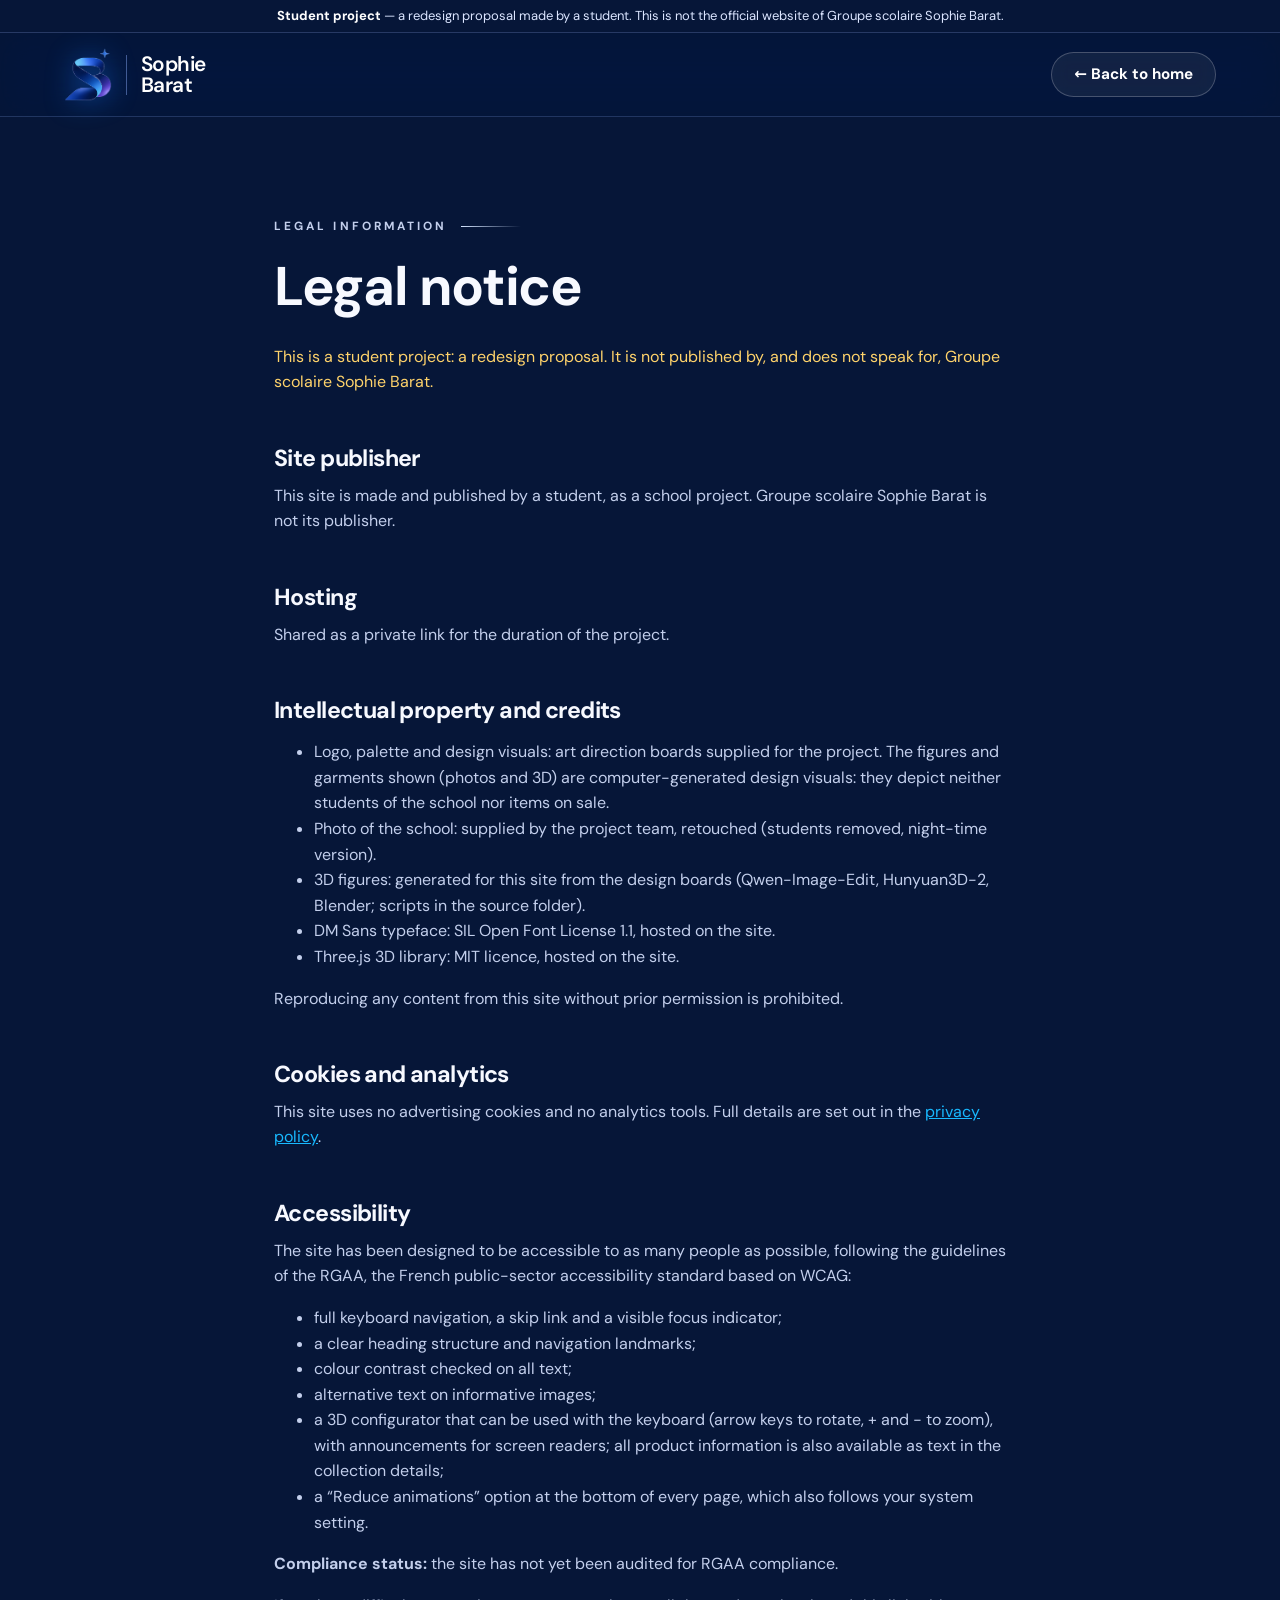
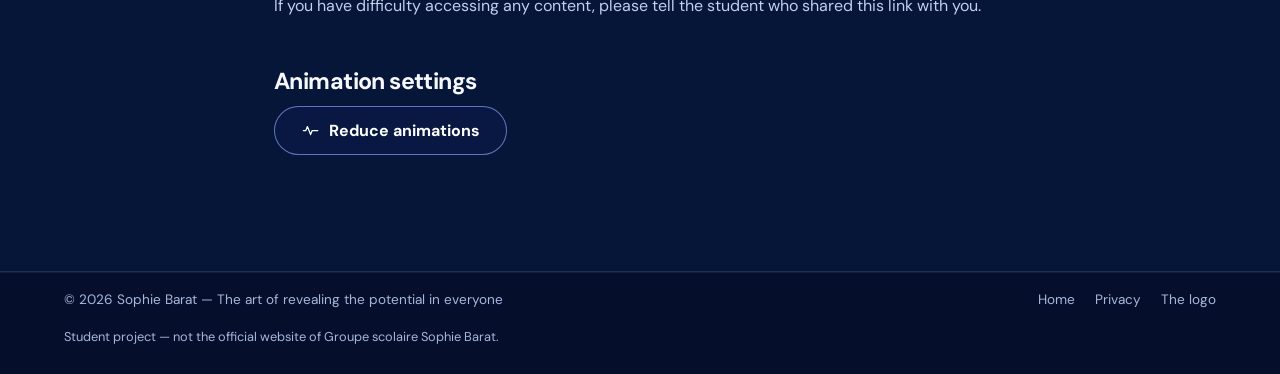
==== legal-notice.html @ a79fa577 "Student project: uniform redesign proposal with 3D configurator" ====
<!doctype html>
<html lang="en">
<head>
<meta charset="utf-8">
<meta name="viewport" content="width=device-width, initial-scale=1">
<title>Legal notice and accessibility — Sophie Barat (student project)</title>
<meta name="robots" content="noindex, nofollow, noarchive">
<meta name="theme-color" content="#061638">
<link rel="icon" href="favicon.ico" sizes="any">
<link rel="icon" href="favicon.png" type="image/png">
<link rel="stylesheet" href="assets/css/main.css">
<script src="assets/js/motion-pref.js"></script>
</head>
<body class="page-legal">
<a class="skip-link" href="#contenu">Skip to content</a>
<div class="student-banner" role="note"><p><strong>Student project</strong> — <span class="sb-full">a redesign proposal made by a student. This is not the official website of Groupe scolaire Sophie Barat.</span><span class="sb-short">not the official website of Groupe scolaire Sophie Barat.</span></p></div>
<header class="site-header">
  <div class="header-inner">
    <a class="brand" href="./" aria-label="Sophie Barat, back to home"><img class="brand-mark" src="assets/img/logo-sb.png" width="113" height="129" alt=""><span class="brand-sep" aria-hidden="true"></span><span class="brand-name">Sophie<br>Barat</span></a>
    <a class="btn btn-ghost btn-sm" href="./">← Back to home</a>
  </div>
</header>
<main id="contenu" tabindex="-1">
  <div class="wrap legal">
    <p class="eyebrow">Legal information</p>
    <h1>Legal notice</h1>
    <p class="placeholder">This is a student project: a redesign proposal. It is not published by, and does not speak for, Groupe scolaire Sophie Barat.</p>

    <h2>Site publisher</h2>
    <p>This site is made and published by a student, as a school project. Groupe scolaire Sophie Barat is not its publisher.</p>

    <h2>Hosting</h2>
    <p>Shared as a private link for the duration of the project.</p>

    <h2>Intellectual property and credits</h2>
    <ul>
      <li>Logo, palette and design visuals: art direction boards supplied for the project. The figures and garments shown (photos and 3D) are computer-generated design visuals: they depict neither students of the school nor items on sale.</li>
      <li>Photo of the school: supplied by the project team, retouched (students removed, night-time version).</li>
      <li>3D figures: generated for this site from the design boards (Qwen-Image-Edit, Hunyuan3D-2, Blender; scripts in the source folder).</li>
      <li>DM Sans typeface: SIL Open Font License 1.1, hosted on the site.</li>
      <li>Three.js 3D library: MIT licence, hosted on the site.</li>
    </ul>
    <p>Reproducing any content from this site without prior permission is prohibited.</p>

    <h2>Cookies and analytics</h2>
    <p>This site uses no advertising cookies and no analytics tools. Full details are set out in the <a href="privacy.html">privacy policy</a>.</p>

    <h2 id="accessibilite">Accessibility</h2>
    <p>The site has been designed to be accessible to as many people as possible, following the guidelines of the RGAA, the French public-sector accessibility standard based on WCAG:</p>
    <ul>
      <li>full keyboard navigation, a skip link and a visible focus indicator;</li>
      <li>a clear heading structure and navigation landmarks;</li>
      <li>colour contrast checked on all text;</li>
      <li>alternative text on informative images;</li>
      <li>a 3D configurator that can be used with the keyboard (arrow keys to rotate, + and − to zoom), with announcements for screen readers; all product information is also available as text in the collection details;</li>
      <li>a “Reduce animations” option at the bottom of every page, which also follows your system setting.</li>
    </ul>
    <p><strong>Compliance status:</strong> the site has not yet been audited for RGAA compliance. </p>
    <p>If you have difficulty accessing any content, please tell the student who shared this link with you.</p>

    <h2>Animation settings</h2>
    <p><button class="btn btn-outline" type="button" data-motion-toggle aria-pressed="false"><svg class="ico" aria-hidden="true" viewBox="0 0 24 24"><path d="M3 12h3l2-5 4 10 2-5h7" fill="none" stroke="currentColor" stroke-width="1.6" stroke-linecap="round" stroke-linejoin="round"/></svg> <span>Reduce animations</span></button></p>
  </div>
</main>
<footer class="site-footer">
  <div class="footer-bottom">
    <p>© <span data-year>2026</span> Sophie Barat — The art of revealing the potential in everyone</p>
    <nav aria-label="Legal information"><ul><li><a href="./">Home</a></li><li><a href="privacy.html">Privacy</a></li><li><a href="./#logo">The logo</a></li></ul></nav>
    <p class="footer-disclaimer">Student project — not the official website of Groupe scolaire Sophie Barat.</p>
  </div>
</footer>
<script type="module" src="assets/js/legal.js"></script>
</body>
</html>
---- assets/css/main.css ----
/* =============================================================================
   Sophie Barat — feuille de style principale
   Palette et typographie reprises de la direction artistique fournie.
   ========================================================================== */
@font-face {
  font-family: "DM Sans";
  src: url("../fonts/dm-sans-latin-wght-normal.woff2") format("woff2-variations");
  font-weight: 100 1000; font-style: normal; font-display: swap;
  unicode-range: U+0000-00FF, U+0131, U+0152-0153, U+02BB-02BC, U+02C6, U+02DA, U+02DC, U+0304, U+0308, U+0329, U+2000-206F, U+20AC, U+2122, U+2191, U+2193, U+2212, U+2215, U+FEFF, U+FFFD;
}
@font-face {
  font-family: "DM Sans";
  src: url("../fonts/dm-sans-latin-ext-wght-normal.woff2") format("woff2-variations");
  font-weight: 100 1000; font-style: normal; font-display: swap;
  unicode-range: U+0100-02BA, U+02BD-02C5, U+02C7-02CC, U+02CE-02D7, U+02DD-02FF, U+0304, U+0308, U+0329, U+1D00-1DBF, U+1E00-1E9F, U+1EF2-1EFF, U+2020, U+20A0-20AB, U+20AD-20C0, U+2113, U+2C60-2C7F, U+A720-A7FF;
}

:root {
  /* Palette (direction artistique) */
  --night: #061638;          /* bleu nuit — principal */
  --night-2: #0a2054;
  --night-3: #112b70;
  --electric: #087dff;       /* bleu électrique — accent */
  --electric-2: #2f6bff;
  --cyan: #18b9ff;
  --violet: #672dff;         /* violet — secondaire */
  --white: #f7f9ff;
  --grey: #eef1f8;           /* gris clair */
  --grey-2: #dde3f0;
  --muted: #c3cfec;
  --muted-dark: #4a5677;
  --line: rgba(140, 169, 255, .28);
  --glass: linear-gradient(145deg, rgba(16, 42, 106, .72), rgba(18, 26, 84, .62));
  --grad: linear-gradient(100deg, #13b9ff 0%, #1f5cf0 55%, #4a2ee0 100%);
  --grad-text: linear-gradient(120deg, #7fd3ff, #4f8dff 50%, #9a6bff);
  --radius: 22px;
  --radius-sm: 14px;
  --shadow: 0 22px 60px rgba(2, 9, 38, .5);
  --ease: cubic-bezier(.2, .7, .2, 1);
  --t: .45s;
  --gutter: clamp(16px, 5vw, 84px);
  --header-h: 84px;
  --banner-h: 33px;          /* hauteur du bandeau « Student project » (valeur réelle posée par motion-pref.js) */
  --font: "DM Sans", system-ui, -apple-system, "Segoe UI", Roboto, Arial, sans-serif;
  color-scheme: dark;
}

/* ------------------------------------------------------------------ base */
*, *::before, *::after { box-sizing: border-box; }
html { scroll-behavior: smooth; scroll-padding-top: calc(var(--banner-h) + var(--header-h) + 12px); -webkit-text-size-adjust: 100%; }
body { margin: 0; font-family: var(--font); font-size: 16px; line-height: 1.6; color: var(--white); background: var(--night); overflow-x: hidden; -webkit-font-smoothing: antialiased; }
img { max-width: 100%; height: auto; display: block; }
a { color: inherit; }
button, input, select, textarea { font: inherit; color: inherit; }
button { cursor: pointer; }
h1, h2, h3 { line-height: 1.08; letter-spacing: -.025em; margin: 0 0 .5em; font-weight: 700; }
p { margin: 0 0 1em; }
.ico { width: 1.2em; height: 1.2em; flex-shrink: 0; vertical-align: -.22em; }
.ico-lg { width: 34px; height: 34px; color: var(--cyan); }
.sprite { position: absolute; width: 0; height: 0; overflow: hidden; }
.sr-only { position: absolute !important; width: 1px; height: 1px; padding: 0; margin: -1px; overflow: hidden; clip: rect(0 0 0 0); white-space: nowrap; border: 0; }
.skip-link { position: fixed; left: 16px; top: -60px; z-index: 100; background: var(--white); color: var(--night); padding: 10px 18px; border-radius: 10px; font-weight: 700; transition: top .2s; }
.skip-link:focus { top: 12px; }
:focus-visible { outline: 3px solid var(--cyan); outline-offset: 3px; border-radius: 6px; }
main:focus { outline: none; }
.wrap { max-width: 1400px; margin: 0 auto; padding: 0 var(--gutter); }
.small { font-size: .85rem; }

/* ------------------------------------------------------------------ boutons */
.btn { display: inline-flex; align-items: center; justify-content: center; gap: .55em; border: 0; border-radius: 999px; padding: 14px 26px; font-weight: 700; text-decoration: none; line-height: 1.2; transition: transform .25s var(--ease), box-shadow .25s var(--ease), filter .25s, background .25s; position: relative; isolation: isolate; }
.btn:active { transform: translateY(0) scale(.98); }
.btn-primary { background: var(--grad); color: #fff; box-shadow: 0 12px 32px rgba(0, 110, 255, .35), inset 0 1px 0 rgba(255, 255, 255, .25); }
.btn-primary:hover { filter: brightness(1.12); transform: translateY(-2px); box-shadow: 0 16px 40px rgba(0, 110, 255, .5), inset 0 1px 0 rgba(255, 255, 255, .25); }
.btn-primary .ico { transition: transform .25s var(--ease); }
.btn-primary:hover .ico, .btn-link:hover .ico, .feature:hover .f-arrow .ico { transform: translateX(3px); }
.btn-ghost { background: rgba(255, 255, 255, .06); border: 1px solid rgba(255, 255, 255, .22); color: #fff; backdrop-filter: blur(10px); }
.btn-ghost:hover { background: rgba(255, 255, 255, .14); transform: translateY(-2px); }
.btn-outline { background: rgba(11, 29, 76, .55); border: 1px solid rgba(140, 170, 255, .65); color: #fff; }
.btn-outline:hover { background: #1c3a85; border-color: #a8c0ff; transform: translateY(-1px); }
.btn-sm { padding: 12px 22px; font-size: .95rem; }
.btn-lg { padding: 17px 30px; font-size: 1.02rem; }
.btn-block { width: 100%; }
.btn-link { background: none; border: 0; padding: 4px 0; color: var(--cyan); font-weight: 700; display: inline-flex; gap: .4em; align-items: center; text-decoration: none; }
.btn-link .ico { transition: transform .25s var(--ease); }
.btn-link:hover { color: #fff; }
.icon-btn { display: inline-grid; place-items: center; width: 44px; height: 44px; border-radius: 50%; border: 0; background: transparent; color: #fff; transition: background .2s, transform .2s; }
.icon-btn .ico { width: 24px; height: 24px; }
.icon-btn:hover { background: rgba(255, 255, 255, .1); }
.glass { background: var(--glass); border: 1px solid rgba(141, 170, 255, .38); border-radius: var(--radius); box-shadow: var(--shadow); backdrop-filter: blur(16px); -webkit-backdrop-filter: blur(16px); }
.tag { display: inline-block; font-size: .72rem; font-weight: 700; letter-spacing: .08em; text-transform: uppercase; padding: 4px 10px; border-radius: 999px; background: rgba(24, 185, 255, .14); color: #8fd8ff; border: 1px solid rgba(24, 185, 255, .3); }

/* ------------------------------------------------------------------ bandeau « projet d'élève » (toujours affiché, non masquable) */
.student-banner { position: sticky; top: 0; z-index: 45; background: var(--night); color: #dbe5ff; border-bottom: 1px solid rgba(157, 183, 255, .22); padding: 7px 16px; text-align: center; font-size: .8125rem; line-height: 18px; }
.student-banner p { margin: 0 auto; max-width: 1100px; text-wrap: balance; overflow-wrap: anywhere; }
.student-banner strong { color: #fff; font-weight: 700; }
.student-banner .sb-short { display: none; }
@media (max-width: 560px) { .student-banner .sb-full { display: none; } .student-banner .sb-short { display: inline; } }
.footer-disclaimer { flex-basis: 100%; margin: 0; font-size: .8rem; color: #a8b6dc; }

/* ------------------------------------------------------------------ en-tête */
.site-header { position: sticky; top: var(--banner-h); z-index: 40; height: var(--header-h); background: rgba(6, 22, 56, .66); backdrop-filter: blur(18px) saturate(140%); -webkit-backdrop-filter: blur(18px) saturate(140%); border-bottom: 1px solid rgba(157, 183, 255, .2); transition: background .3s, box-shadow .3s; }
.site-header.is-scrolled { background: rgba(6, 22, 56, .9); box-shadow: 0 10px 30px rgba(0, 0, 0, .25); }
.header-inner { height: 100%; max-width: 1600px; margin: 0 auto; padding: 0 var(--gutter); display: flex; align-items: center; justify-content: space-between; gap: 20px; }
.brand { display: flex; align-items: center; gap: 14px; text-decoration: none; color: #fff; flex-shrink: 0; }
.brand-mark { width: 48px; height: auto; filter: drop-shadow(0 0 14px rgba(20, 123, 255, .45)); transition: transform .5s var(--ease); }
.brand:hover .brand-mark { transform: rotate(-6deg) scale(1.05); }
.brand-sep { width: 1px; height: 40px; background: rgba(145, 177, 255, .45); }
.brand-name { font-size: 1.3rem; line-height: .98; font-weight: 600; letter-spacing: -.03em; }
.nav-list { list-style: none; margin: 0; padding: 0; display: flex; align-items: center; gap: clamp(8px, 2.6vw, 44px); }
.nav-list > li { position: relative; }
.nav-link { white-space: nowrap; display: inline-flex; align-items: center; gap: 4px; background: none; border: 0; padding: 10px 4px; color: #e8eeff; text-decoration: none; font-weight: 600; font-size: .95rem; opacity: .9; position: relative; }
.nav-link::after { content: ""; position: absolute; left: 4px; right: 4px; bottom: -1px; height: 2px; border-radius: 2px; background: linear-gradient(90deg, var(--cyan), var(--violet)); box-shadow: 0 0 12px var(--cyan); transform: scaleX(0); transform-origin: left; transition: transform .35s var(--ease); }
.nav-link:hover, .nav-link.is-active, .nav-link[aria-expanded="true"] { opacity: 1; color: #fff; }
.nav-link:hover::after, .nav-link.is-active::after { transform: scaleX(1); }
.ico-chev { width: 16px; height: 16px; transition: transform .25s; }
.nav-link[aria-expanded="true"] .ico-chev { transform: rotate(180deg); }
.sub { list-style: none; margin: 0; padding: 8px; position: absolute; top: calc(100% + 10px); left: -12px; min-width: 230px; background: rgba(10, 28, 72, .96); border: 1px solid var(--line); border-radius: 16px; box-shadow: var(--shadow); opacity: 0; visibility: hidden; transform: translateY(-6px); transition: opacity .22s, transform .22s var(--ease), visibility .22s; }
.has-sub.is-open .sub { opacity: 1; visibility: visible; transform: none; }
.sub a { display: block; padding: 10px 14px; border-radius: 10px; text-decoration: none; color: #dfe8ff; font-size: .95rem; }
.sub a:hover, .sub a:focus-visible { background: rgba(47, 107, 255, .25); color: #fff; }
.header-actions { display: flex; align-items: center; gap: 10px; }
.menu-btn { display: none; }

/* ------------------------------------------------------------------ héros */
.hero { position: relative; isolation: isolate; overflow: hidden; overflow: clip; background: radial-gradient(ellipse 70% 60% at 55% 38%, #2446a9 0%, #142f78 32%, #0a1d4e 60%, var(--night) 82%); padding-bottom: 34px; }
.hero-bg { position: absolute; inset: 0; z-index: -1; pointer-events: none; overflow: hidden; overflow: clip; }
.glow { position: absolute; border-radius: 50%; filter: blur(70px); opacity: .55; }
.glow-a { width: 46vw; height: 46vw; right: -12vw; top: -14vw; background: radial-gradient(circle, #2d6dff, transparent 65%); }
.glow-b { width: 38vw; height: 38vw; left: -14vw; bottom: -10vw; background: radial-gradient(circle, #5a2cf0, transparent 62%); opacity: .35; }
.glow-c { width: 30vw; height: 20vw; left: 34%; top: 58%; background: radial-gradient(circle, #3a7bff, transparent 60%); opacity: .4; }
.ribbons { position: absolute; right: 0; top: 0; height: 100%; width: min(48vw, 640px); opacity: .9; }
.ribbons .rib { stroke-dasharray: 1400; stroke-dashoffset: 1400; animation: draw 2.6s var(--ease) .3s forwards; }
.ribbons .r2 { animation-delay: .6s; }
.ribbons .r3 { animation-delay: .9s; }
@keyframes draw { to { stroke-dashoffset: 0; } }
.hero-photo { position: absolute; left: 0; right: 0; bottom: 0; height: 64%; background: url("../img/lycee-soir.webp") 26% 100% / cover no-repeat; opacity: .92;
  -webkit-mask-image: linear-gradient(to top, #000 35%, rgba(0,0,0,.65) 62%, transparent 100%); mask-image: linear-gradient(to top, #000 35%, rgba(0,0,0,.65) 62%, transparent 100%); }
.hero-photo::after { content: ""; position: absolute; inset: 0; background: radial-gradient(ellipse 34% 70% at 52% 80%, rgba(18, 40, 120, .82), transparent 70%), linear-gradient(90deg, rgba(6, 22, 56, .25), rgba(6, 22, 56, .1) 35%, rgba(6, 22, 56, .55) 70%, rgba(6, 22, 56, .85)); }
@media (max-width: 760px) { .hero-photo { background-image: url("../img/lycee-soir-sm.webp"); height: 40%; top: 0; bottom: auto; -webkit-mask-image: linear-gradient(to bottom, #000 30%, transparent 100%); mask-image: linear-gradient(to bottom, #000 30%, transparent 100%); opacity: .5; } }
.horizon { position: absolute; left: 0; right: 0; bottom: 0; height: 22%; background: linear-gradient(180deg, transparent, rgba(6, 22, 56, .7) 70%, var(--night)); }
.hero-grid { max-width: 1600px; margin: 0 auto; padding: clamp(28px, 5vh, 64px) var(--gutter) 24px; display: grid; grid-template-columns: minmax(340px, 1fr) minmax(420px, 1.25fr) minmax(280px, .72fr); gap: 24px; align-items: center; min-height: min(760px, calc(100svh - var(--banner-h) - var(--header-h) - 150px)); }
.eyebrow { font-size: .74rem; letter-spacing: .26em; text-transform: uppercase; color: #d3e4ff; font-weight: 700; margin-bottom: 22px; display: flex; align-items: center; gap: 14px; }
.eyebrow::after { content: ""; width: 60px; height: 1px; background: linear-gradient(90deg, #d3e4ff, transparent); }
.eyebrow-dark { color: var(--electric-2); }
.eyebrow-dark::after { background: linear-gradient(90deg, var(--electric-2), transparent); }
.hero h1 { font-size: clamp(2.6rem, 4.3vw, 4.9rem); line-height: .98; letter-spacing: -.045em; margin-bottom: 22px; }
.hero h1 span { display: block; }
.hero h1 span:last-child { background: linear-gradient(100deg, #fff 30%, #b7cbff 70%, #c6a8ff); -webkit-background-clip: text; background-clip: text; color: transparent; }
.hero-slogan { font-size: clamp(1.1rem, 1.6vw, 1.45rem); color: #e0e9ff; margin-bottom: 36px; }
.hero-ctas { display: flex; flex-wrap: wrap; gap: 12px; }

/* ------------------------------------------------------------------ visionneuse 3D */
.viewer { position: relative; height: clamp(460px, 68vh, 640px); min-width: 0; }
.stage { position: absolute; inset: 0; }
#stage-canvas { width: 100%; height: 100%; display: block; touch-action: pan-y; outline: none; border-radius: 24px; cursor: grab; }
#stage-canvas:active { cursor: grabbing; }
#stage-canvas:focus-visible { box-shadow: 0 0 0 3px var(--cyan); }
.viewer[data-state="ready"] .podium { opacity: 0; }
.podium { transition: opacity .8s; position: absolute; left: 50%; bottom: 3%; width: 86%; height: 70px; transform: translateX(-50%); pointer-events: none; z-index: 0; }
.podium-ring { position: absolute; inset: 0; border-radius: 50%; border: 2px solid #4a7dff; box-shadow: 0 0 18px #3684ff, 0 0 60px rgba(36, 94, 255, .55), inset 0 0 30px rgba(54, 132, 255, .35); background: radial-gradient(ellipse at center, rgba(70, 120, 255, .28), transparent 70%); }
.podium-ring.r2 { inset: 16px 12%; border-color: rgba(160, 120, 255, .55); box-shadow: 0 0 12px rgba(130, 90, 255, .5); background: none; }
.orbit-arrow { position: absolute; top: 18px; width: 22px; height: 22px; border-left: 2px solid #e3edff; border-bottom: 2px solid #e3edff; filter: drop-shadow(0 0 5px #fff); }
.orbit-arrow.l { left: -6px; transform: rotate(35deg); }
.orbit-arrow.r { right: -6px; transform: rotate(-125deg) scaleY(-1); }
#stage-canvas { position: relative; z-index: 1; }
.viewer-top { position: absolute; top: 0; left: 50%; transform: translateX(-50%); z-index: 5; }
.seg { display: inline-flex; padding: 4px; border-radius: 999px; background: rgba(6, 22, 56, .72); border: 1px solid rgba(113, 153, 255, .45); backdrop-filter: blur(12px); }
.seg button { border: 0; background: transparent; color: #d9e6ff; border-radius: 999px; padding: 9px 24px; font-size: .9rem; font-weight: 600; transition: background .3s, color .3s; min-width: 92px; }
.seg button[aria-checked="true"] { background: var(--grad); color: #fff; box-shadow: 0 6px 18px rgba(0, 110, 255, .35); }
.seg button:not([aria-checked="true"]):hover { background: rgba(255, 255, 255, .08); }
.badge-360 { position: absolute; z-index: 5; top: 22px; right: 4%; width: 62px; height: 62px; border-radius: 50%; display: grid; place-items: center; border: 1px solid rgba(160, 180, 255, .7); background: rgba(11, 27, 73, .66); color: #fff; font-weight: 800; font-size: .95rem; backdrop-filter: blur(8px); transition: transform .3s var(--ease), background .3s; }
.badge-360 .ico { position: absolute; inset: -9px; width: calc(100% + 18px); height: calc(100% + 18px); color: #b9aaff; animation: spin 9s linear infinite; }
.badge-360[aria-pressed="false"] .ico { animation-play-state: paused; opacity: .5; }
.badge-360:hover { transform: scale(1.06); background: rgba(30, 60, 150, .8); }
@keyframes spin { to { transform: rotate(360deg); } }
.nav-arrow { position: absolute; z-index: 5; top: 50%; transform: translateY(-50%); width: 48px; height: 48px; border-radius: 50%; display: grid; place-items: center; border: 1px solid rgba(170, 190, 255, .65); background: rgba(8, 22, 60, .7); color: #fff; backdrop-filter: blur(8px); transition: background .25s, transform .25s var(--ease), border-color .25s; }
.nav-arrow:hover { background: #1c3a85; border-color: #fff; }
.nav-arrow:active { transform: translateY(-50%) scale(.92); }
.nav-arrow.prev { left: 2%; }
.nav-arrow.next { right: 2%; }
.viewer-hint { position: absolute; left: 50%; bottom: -4px; transform: translateX(-50%); margin: 0; font-size: .78rem; color: rgba(220, 230, 255, .7); white-space: nowrap; z-index: 4; transition: opacity .6s; }
.viewer.has-interacted .viewer-hint { opacity: 0; }
.loader { position: absolute; inset: 0; display: grid; place-content: center; justify-items: center; gap: 14px; z-index: 3; text-align: center; color: #cfdcff; font-size: .9rem; transition: opacity .5s; }
.viewer[data-state="ready"] .loader { opacity: 0; pointer-events: none; }
.loader-ring { width: 54px; height: 54px; border-radius: 50%; border: 3px solid rgba(255, 255, 255, .15); border-top-color: var(--cyan); animation: spin 1s linear infinite; }
.viewer[data-state="error"] .loader-ring { animation: none; border-color: #ff8a8a; }
.viewer-fallback { position: absolute; inset: 40% 10% auto; text-align: center; }
.viewer-tools, .views, .close-3d { display: none; }
.close-3d { position: absolute; z-index: 7; top: 18px; left: 18px; align-items: center; gap: 8px; padding: 10px 16px 10px 12px; border-radius: 999px; border: 1px solid rgba(160, 185, 255, .5); background: rgba(8, 22, 60, .78); color: #fff; font-weight: 700; backdrop-filter: blur(8px); transition: background .2s; }
.close-3d:hover { background: #1c3a85; }
.viewer-tools { position: absolute; z-index: 6; left: 18px; top: 50%; transform: translateY(-50%); flex-direction: column; gap: 8px; }
.tool { width: 46px; height: 46px; border-radius: 14px; border: 1px solid rgba(160, 185, 255, .45); background: rgba(8, 22, 60, .72); color: #fff; display: grid; place-items: center; backdrop-filter: blur(8px); transition: background .2s, transform .2s; }
.tool:hover { background: #1c3a85; }
.tool[aria-pressed="true"] { background: var(--grad); border-color: transparent; }
.views { position: absolute; z-index: 6; left: 50%; bottom: 22px; transform: translateX(-50%); gap: 4px; padding: 4px; border-radius: 999px; background: rgba(6, 22, 56, .75); border: 1px solid rgba(113, 153, 255, .4); backdrop-filter: blur(10px); }
.views button { border: 0; background: none; color: #dbe6ff; padding: 8px 16px; border-radius: 999px; font-weight: 600; font-size: .85rem; }
.views button:hover, .views button.is-active { background: rgba(47, 107, 255, .45); color: #fff; }

/* ------------------------------------------------------------------ fiche produit (carte) */
.product-card { padding: 26px; align-self: center; position: relative; z-index: 4; }
.pc-kicker { font-size: .72rem; letter-spacing: .16em; text-transform: uppercase; color: #8fd8ff; font-weight: 700; margin-bottom: 8px; }
.product-card h2 { font-size: 1.55rem; margin-bottom: 12px; }
.pc-desc { color: #d1dcf7; font-size: .95rem; line-height: 1.6; margin-bottom: 18px; }
.pc-specs { list-style: none; margin: 0 0 18px; padding: 16px 0 0; border-top: 1px solid rgba(167, 191, 255, .25); display: grid; gap: 12px; }
.pc-specs li { display: flex; gap: 14px; align-items: center; font-size: .95rem; color: #eef3ff; }
.pc-specs .ico { width: 24px; height: 24px; color: #d8e8ff; }
.pc-label { font-size: .85rem; color: #c9d6f5; margin: 0 0 10px; display: block; }
.pc-label b { color: #fff; font-weight: 700; }
.swatches { display: flex; gap: 12px; margin-bottom: 20px; }
.swatch { width: 34px; height: 34px; border-radius: 50%; border: 2px solid rgba(255, 255, 255, .7); padding: 0; background: var(--c); box-shadow: 0 0 0 0 transparent; transition: transform .2s var(--ease), box-shadow .2s; position: relative; }
.swatch:hover { transform: scale(1.1); }
.swatch[aria-checked="true"] { box-shadow: 0 0 0 3px var(--night), 0 0 0 5px #8bb7ff; }
.swatch[aria-checked="true"]::after { content: ""; position: absolute; inset: 9px; border-radius: 50%; background: rgba(255, 255, 255, .85); transform: scale(.45); }
.swatch[data-color="blanc"][aria-checked="true"]::after { background: var(--night); }
.pc-actions { display: grid; gap: 12px; justify-items: center; }
.pc-pickers { display: none; }
.pk-group { margin-bottom: 14px; }
.pk-list { display: flex; flex-wrap: wrap; gap: 8px; }
.pk { border: 1px solid rgba(160, 185, 255, .45); background: rgba(8, 22, 60, .5); color: #e3ebff; border-radius: 999px; padding: 8px 14px; font-size: .86rem; font-weight: 600; transition: background .2s, border-color .2s; }
.pk:hover { border-color: #fff; }
.pk[aria-checked="true"] { background: var(--grad); border-color: transparent; color: #fff; }
.product-card .is-swapping { animation: swap .5s var(--ease); }
@keyframes swap { from { opacity: 0; transform: translateY(8px); } to { opacity: 1; transform: none; } }

/* ------------------------------------------------------------------ mode configurateur plein écran */
body.config-open { overflow: hidden; }
body.config-open .hero { z-index: 100; }
body.config-open .student-banner { z-index: 110; }   /* le bandeau reste visible au-dessus du configurateur */
body.config-open .viewer { position: fixed; inset: var(--banner-h) 0 0 0; z-index: 60; height: auto; background: radial-gradient(ellipse 60% 70% at 42% 45%, #1f3f9c 0%, #10296b 40%, #071638 85%); }
body.config-open .viewer::before { content: ""; position: absolute; inset: 0; background: radial-gradient(circle at 80% 10%, rgba(103, 45, 255, .35), transparent 40%); pointer-events: none; }
body.config-open .stage { right: min(400px, 34vw); }
body.config-open .viewer-top { left: calc((100% - min(400px, 34vw)) / 2); top: 18px; }
body.config-open .viewer-tools, body.config-open .close-3d { display: flex; }
body.config-open .views { display: flex; left: calc((100% - min(400px, 34vw)) / 2); }
body.config-open .badge-360 { right: calc(min(400px, 34vw) + 24px); top: 18px; }
body.config-open .nav-arrow.next { right: calc(min(400px, 34vw) + 16px); }
body.config-open .nav-arrow.prev { left: 84px; }
body.config-open .viewer-hint { display: none; }
body.config-open .product-card { position: fixed; z-index: 61; top: var(--banner-h); right: 0; bottom: 0; width: min(400px, 34vw); border-radius: 0; overflow-y: auto; align-self: auto; padding: 30px 26px; background: rgba(9, 24, 66, .94); border-width: 0 0 0 1px; }
body.config-open .pc-pickers { display: block; padding-bottom: 6px; margin-bottom: 18px; border-bottom: 1px solid rgba(167, 191, 255, .2); }
body.config-open #explore-3d { display: none; }
body.config-open .site-header { visibility: hidden; }

/* ------------------------------------------------------------------ cartes « features » */
.features { max-width: 1480px; margin: 8px auto 0; padding: 0 var(--gutter); display: grid; grid-template-columns: repeat(3, 1fr); gap: 24px; position: relative; z-index: 2; }
.feature { display: flex; align-items: center; gap: 18px; padding: 12px 18px 12px 12px; text-decoration: none; color: inherit; min-height: 116px; background: linear-gradient(110deg, rgba(18, 43, 104, .85), rgba(37, 45, 129, .75)); transition: transform .35s var(--ease), border-color .35s, box-shadow .35s; }
.feature img { width: 120px; height: 92px; object-fit: cover; border-radius: 14px; flex-shrink: 0; }
.feature .f-body { display: grid; gap: 4px; }
.feature strong { font-size: 1rem; }
.feature .f-body span { font-size: .85rem; color: #d2def8; line-height: 1.45; }
.f-arrow { margin-left: auto; width: 38px; height: 38px; border-radius: 50%; border: 1px solid rgba(155, 183, 255, .6); display: grid; place-items: center; flex-shrink: 0; transition: background .3s; }
.feature:hover { transform: translateY(-4px); border-color: rgba(190, 210, 255, .7); box-shadow: 0 26px 60px rgba(0, 20, 90, .6); }
.feature:hover .f-arrow { background: var(--grad); border-color: transparent; }
.f-arrow .ico { transition: transform .25s var(--ease); }

/* ------------------------------------------------------------------ sections */
.section { padding: clamp(72px, 10vw, 130px) 0; position: relative; }
.section-head { max-width: 780px; margin-bottom: 48px; }
.section h2 { font-size: clamp(2rem, 4vw, 3.4rem); letter-spacing: -.04em; }
.lead { font-size: clamp(1.02rem, 1.4vw, 1.18rem); color: var(--muted); max-width: 720px; }
.section-light { background: linear-gradient(180deg, #f3f5fb, #e8ecf6); color: var(--night); color-scheme: light; }
.section-light .lead { color: var(--muted-dark); }
.section-light .tag { background: rgba(8, 125, 255, .1); color: #0a52c7; border-color: rgba(8, 125, 255, .25); }
.section-deep { background: radial-gradient(ellipse at 20% 0%, #182f86 0%, #0a1d4e 45%, #061638 80%); }
.draft { position: relative; color: inherit; opacity: .92; }
[data-draft]::before { content: "To be confirmed"; display: inline-block; margin-right: 8px; font-size: .66rem; font-weight: 800; letter-spacing: .08em; text-transform: uppercase; padding: 2px 8px; border-radius: 999px; background: rgba(255, 196, 61, .16); color: #ffd36b; border: 1px solid rgba(255, 196, 61, .4); vertical-align: 2px; }
.section-light [data-draft]::before { background: #fff1c7; color: #7a5200; border-color: #f0c55a; }
html.hide-drafts [data-draft]::before { display: none; }
.note { display: flex; gap: 10px; align-items: flex-start; margin-top: 30px; font-size: .9rem; color: var(--muted-dark); }

/* collection */
.lookbook { display: grid; grid-template-columns: 1.15fr 1fr; gap: 22px; margin-bottom: 56px; }
.lookbook figure { margin: 0; }
.lookbook-main { position: relative; border-radius: var(--radius); overflow: hidden; box-shadow: 0 30px 70px rgba(10, 29, 74, .25); background: #dfe2f1; }
.lookbook-main img { width: 100%; height: 100%; object-fit: cover; transition: transform 1.2s var(--ease); }
.lookbook-main:hover img { transform: scale(1.03); }
.lookbook-main figcaption { position: absolute; left: 14px; bottom: 14px; right: 14px; display: flex; gap: 10px; align-items: center; flex-wrap: wrap; font-size: .8rem; color: #1b2650; background: rgba(255, 255, 255, .78); padding: 8px 12px; border-radius: 12px; backdrop-filter: blur(8px); width: fit-content; }
.lookbook-details { display: grid; grid-template-columns: 1fr 1fr; gap: 16px; }
.lookbook-details figure { border-radius: 18px; overflow: hidden; position: relative; background: #0b1a40; }
.lookbook-details img { width: 100%; height: 100%; object-fit: cover; aspect-ratio: 4 / 4.4; transition: transform .8s var(--ease); }
.lookbook-details figure:hover img { transform: scale(1.06); }
.lookbook-details figcaption { position: absolute; left: 10px; bottom: 10px; font-size: .78rem; font-weight: 700; color: #fff; background: rgba(6, 22, 56, .7); padding: 5px 10px; border-radius: 999px; backdrop-filter: blur(6px); }
.cat-filter { display: flex; flex-wrap: wrap; gap: 10px; margin-bottom: 26px; }
.chip { border: 1px solid #c3cbe2; background: #fff; color: var(--night); padding: 10px 18px; border-radius: 999px; font-weight: 600; transition: background .2s, color .2s, border-color .2s; }
.chip:hover { border-color: var(--electric); }
.chip.is-active { background: var(--night); color: #fff; border-color: var(--night); }
.products { display: grid; grid-template-columns: repeat(3, 1fr); gap: 22px; }
.product { background: #fff; border-radius: var(--radius); overflow: hidden; box-shadow: 0 14px 40px rgba(10, 29, 74, .1); display: flex; flex-direction: column; transition: transform .35s var(--ease), box-shadow .35s; border: 1px solid #e1e6f2; }
.product:hover { transform: translateY(-6px); box-shadow: 0 26px 60px rgba(10, 29, 74, .18); }
.product.is-hidden { display: none; }
.product-media { position: relative; aspect-ratio: 4 / 3.3; background: radial-gradient(ellipse at 50% 40%, #2a4fb8 0%, #13307f 45%, #0a1d4e 85%); overflow: hidden; }
.product-media img { width: 100%; height: 100%; object-fit: contain; transition: transform .8s var(--ease); }
.product:hover .product-media img { transform: scale(1.05) translateY(-4px); }
.product-media .tag { position: absolute; left: 14px; top: 14px; background: rgba(6, 22, 56, .6); color: #cfe6ff; border-color: rgba(255, 255, 255, .2); }
.product-body { padding: 20px 22px 22px; display: flex; flex-direction: column; gap: 8px; flex: 1; }
.product-body h3 { font-size: 1.22rem; margin: 0; }
.product-body p { color: var(--muted-dark); font-size: .92rem; margin: 0; }
.product-colors { display: flex; gap: 7px; margin: 6px 0 4px; }
.product-colors span { width: 18px; height: 18px; border-radius: 50%; background: var(--c); border: 1px solid rgba(10, 29, 74, .25); }
.product-actions { display: flex; gap: 10px; flex-wrap: wrap; margin-top: auto; padding-top: 10px; }
.product-actions .btn { padding: 11px 18px; font-size: .9rem; }
.btn-dark { background: var(--night); color: #fff; }
.btn-dark:hover { background: #12307a; transform: translateY(-2px); }
.btn-light { background: #edf1fb; color: var(--night); border: 1px solid #d5dcef; }
.btn-light:hover { background: #fff; border-color: var(--electric); }

/* configurateur (bandeau) */
.config-cta { background: linear-gradient(110deg, #0c2468 0%, #1d2a8f 50%, #3a1fa8 100%); overflow: hidden; }
.config-cta::before { content: ""; position: absolute; inset: 0; background: radial-gradient(circle at 85% 50%, rgba(24, 185, 255, .35), transparent 45%); }
.config-cta-inner { position: relative; display: flex; align-items: center; justify-content: space-between; gap: 40px; }
.config-cta h2 { max-width: 780px; font-size: clamp(1.8rem, 3.4vw, 2.8rem); }

/* établissement */
.split { display: grid; grid-template-columns: 1.1fr 1fr; gap: 48px; margin-bottom: 70px; align-items: start; }
.split h3, .values h3, .practical h3 { font-size: 1.6rem; }
.split-text p { color: var(--muted); }
.timeline { position: relative; display: grid; gap: 22px; padding-left: 30px; }
.timeline::before { content: ""; position: absolute; left: 8px; top: 8px; bottom: 8px; width: 2px; background: linear-gradient(var(--cyan), var(--violet)); border-radius: 2px; }
.tl-item { position: relative; }
.tl-item::before { content: ""; position: absolute; left: -28px; top: 6px; width: 14px; height: 14px; border-radius: 50%; background: var(--night); border: 3px solid var(--cyan); box-shadow: 0 0 12px var(--cyan); }
.tl-year { font-weight: 800; color: #8fd8ff; font-size: .9rem; }
.tl-item p { margin: 2px 0 0; color: var(--muted); }
.cards-3 { display: grid; grid-template-columns: repeat(3, 1fr); gap: 22px; margin-bottom: 80px; }
.card { padding: 28px; }
.card h3 { font-size: 1.25rem; margin: 16px 0 10px; }
.card p { color: var(--muted); margin: 0; }
.values { margin-bottom: 80px; }
.values-list { list-style: none; padding: 0; margin: 26px 0 16px; display: grid; grid-template-columns: repeat(4, 1fr); gap: 18px; }
.values-list li { border: 1px solid var(--line); border-radius: var(--radius); padding: 26px 22px; display: grid; gap: 8px; background: linear-gradient(160deg, rgba(20, 45, 115, .55), rgba(10, 24, 66, .4)); transition: transform .35s var(--ease), border-color .35s; }
.values-list li:hover { transform: translateY(-4px); border-color: rgba(143, 216, 255, .6); }
.values-list .ico { width: 30px; height: 30px; color: #8fd8ff; }
.values-list strong { font-size: 1.15rem; }
.values-list span { color: var(--muted); font-size: .92rem; }
.practical-grid { display: grid; grid-template-columns: repeat(4, 1fr); gap: 18px; margin-top: 22px; }
.pi { display: flex; gap: 14px; align-items: flex-start; padding: 20px; border-radius: var(--radius-sm); background: rgba(255, 255, 255, .04); border: 1px solid var(--line); }
.pi .ico { width: 26px; height: 26px; color: var(--cyan); margin-top: 2px; }
.pi p { margin: 4px 0 0; color: var(--muted); font-size: .92rem; }

/* vie scolaire */
.life-grid { display: grid; grid-template-columns: repeat(3, 1fr); gap: 22px; }
.life-card { padding: 34px 28px; border-radius: var(--radius); border: 1px solid var(--line); background: rgba(255, 255, 255, .03); position: relative; overflow: hidden; transition: transform .35s var(--ease), background .35s; }
.life-card:hover { transform: translateY(-5px); background: rgba(255, 255, 255, .06); }
.life-num { font-size: 3.4rem; font-weight: 800; letter-spacing: -.05em; background: var(--grad-text); -webkit-background-clip: text; background-clip: text; color: transparent; display: block; line-height: 1; margin-bottom: 16px; }
.life-card p { color: var(--muted); margin: 0; }

/* actualités */
.news-grid { display: grid; grid-template-columns: repeat(3, 1fr); gap: 22px; }
.news { padding: 28px; display: flex; flex-direction: column; gap: 12px; }
.news h3 { font-size: 1.25rem; margin: 0; }
.news p { color: var(--muted); margin: 0; }


/* photo de l'établissement */
.campus { margin: 0 0 64px; border-radius: var(--radius); overflow: hidden; position: relative; box-shadow: 0 30px 70px rgba(0, 0, 0, .35); border: 1px solid var(--line); }
.campus img { width: 100%; height: auto; aspect-ratio: 1888 / 544; object-fit: cover; }
.campus figcaption { position: absolute; left: 16px; bottom: 14px; right: 16px; font-weight: 700; color: #fff; text-shadow: 0 2px 10px rgba(0, 0, 0, .6); }
.campus figcaption span { display: block; font-weight: 500; font-size: .8rem; opacity: .9; }

/* présentation du logo (mode « diapositive ») */
.logo-section { overflow: hidden; }
.logo-board { position: relative; max-width: 1200px; aspect-ratio: 1200 / 700; margin: 0 auto 90px; color: var(--electric-2); }
.logo-arrows { position: absolute; inset: 0; width: 100%; height: 100%; overflow: visible; }
.arrow { fill: none; stroke: currentColor; stroke-width: 2.5; stroke-linecap: round; stroke-dasharray: 700; stroke-dashoffset: 700; opacity: 0; transition: stroke-dashoffset 1.6s var(--ease), opacity .4s; }
.logo-board.is-in .arrow { stroke-dashoffset: 0; opacity: 1; }
.logo-board.is-in .arrow:nth-child(3) { transition-delay: .15s; } .logo-board.is-in .arrow:nth-child(4) { transition-delay: .3s; }
.logo-board.is-in .arrow:nth-child(5) { transition-delay: .45s; } .logo-board.is-in .arrow:nth-child(6) { transition-delay: .6s; } .logo-board.is-in .arrow:nth-child(7) { transition-delay: .75s; }
.logo-main { position: absolute; left: 27.5%; top: 30.85%; width: 45%; margin: 0; }
.logo-main img { width: 100%; height: auto; filter: drop-shadow(0 18px 40px rgba(10, 29, 74, .18)); }
.pin { position: absolute; left: var(--x); top: var(--y); transform: translate(-50%, -50%); width: 26px; height: 26px; border-radius: 50%; display: grid; place-items: center; background: var(--grad); color: #fff; font-size: .78rem; font-weight: 800; box-shadow: 0 0 0 5px rgba(8, 125, 255, .16), 0 6px 14px rgba(10, 29, 74, .3); }
.logo-board.is-in .pin { animation: pinPulse 2.4s ease-in-out infinite; }
@keyframes pinPulse { 50% { box-shadow: 0 0 0 9px rgba(8, 125, 255, .08), 0 6px 14px rgba(10, 29, 74, .3); } }
.callout { position: absolute; left: var(--cx); top: var(--cy); width: 22.5%; background: #fff; border: 1px solid #dfe5f3; border-radius: 18px; padding: 16px 18px 14px; box-shadow: 0 16px 40px rgba(10, 29, 74, .1); color: var(--night); }
.callout h3 { font-size: 1.05rem; margin: 0 0 6px; display: flex; align-items: center; gap: 10px; }
.callout p { margin: 0; font-size: .9rem; color: var(--muted-dark); }
.callout .num { position: absolute; top: -12px; left: -12px; width: 28px; height: 28px; border-radius: 50%; display: grid; place-items: center; background: var(--night); color: #fff; font-size: .8rem; font-weight: 800; }
.palette { margin-bottom: 80px; }
.palette h3, .logo-versions h3 { font-size: 1.6rem; }
.swatch-list { list-style: none; padding: 0; margin: 24px 0 0; display: grid; grid-template-columns: repeat(5, 1fr); gap: 16px; }
.swatch-list li { background: #fff; border: 1px solid #dfe5f3; border-radius: var(--radius); padding: 14px 14px 18px; display: grid; gap: 6px; box-shadow: 0 12px 30px rgba(10, 29, 74, .07); }
.chip-color { display: block; height: 110px; border-radius: 14px; background: var(--c); margin-bottom: 6px; }
.chip-color.light { border: 1px solid #d5dcec; }
.swatch-list strong { font-size: 1.02rem; }
.swatch-list code { font-size: .85rem; color: #4a5677; }
.swatch-list p { margin: 0; font-size: .86rem; color: var(--muted-dark); }
.versions-grid { display: grid; grid-template-columns: 1.4fr 1fr; gap: 18px; margin-top: 22px; }
.ver { border-radius: var(--radius); display: flex; align-items: center; justify-content: center; gap: 18px; min-height: 230px; padding: 30px; }
.ver-light { background: #fff; border: 1px solid #dfe5f3; }
.ver-light img { max-width: 420px; width: 100%; }
.ver-dark { background: radial-gradient(ellipse at 40% 30%, #1d3f9c, var(--night) 75%); }
.ver-dark img { width: 96px; filter: drop-shadow(0 0 18px rgba(20, 123, 255, .5)); }
.ver-name { color: #fff; font-size: 2rem; font-weight: 600; line-height: .98; letter-spacing: -.03em; border-left: 1px solid rgba(145, 177, 255, .5); padding-left: 18px; }
@media (max-width: 960px) {
  .logo-board { aspect-ratio: auto; display: grid; grid-template-columns: 1fr 1fr; gap: 22px 18px; margin-bottom: 60px; }
  .logo-arrows { display: none; }
  .logo-main { position: relative; left: auto; top: auto; width: 100%; grid-column: 1 / -1; max-width: 640px; justify-self: center; }
  .callout { position: relative; left: auto; top: auto; width: auto; }
  .swatch-list { grid-template-columns: repeat(2, 1fr); }
  .versions-grid { grid-template-columns: 1fr; }
}
@media (max-width: 560px) { .logo-board { grid-template-columns: 1fr; } .pin { width: 22px; height: 22px; font-size: .7rem; } }

/* ------------------------------------------------------------------ pied de page */
.site-footer { background: #050f2b; border-top: 1px solid rgba(140, 170, 255, .2); }
.footer-inner { max-width: 1600px; margin: 0 auto; padding: 28px var(--gutter); display: flex; align-items: center; justify-content: space-between; gap: 24px; flex-wrap: wrap; }
.brand-sm .brand-mark { width: 38px; }
.brand-sm .brand-name { font-size: 1.05rem; }
.brand-sm .brand-sep { height: 32px; }
.footer-values { display: flex; gap: 0; margin: 0; font-size: 1.15rem; color: #e6edff; letter-spacing: .01em; }
.footer-values span + span::before { content: "•"; margin: 0 22px; color: #8fa6e8; }
.footer-bottom { max-width: 1600px; margin: 0 auto; padding: 16px var(--gutter) 26px; display: flex; justify-content: space-between; gap: 16px; flex-wrap: wrap; font-size: .85rem; color: #a8b6dc; border-top: 1px solid rgba(140, 170, 255, .1); }
.footer-bottom p { margin: 0; }
.footer-bottom ul { list-style: none; display: flex; gap: 20px; margin: 0; padding: 0; flex-wrap: wrap; }
.footer-bottom a { text-decoration: none; }
.footer-bottom a:hover { color: #fff; text-decoration: underline; }
.motion-toggle { color: #c9d6f5; font-weight: 600; }
.motion-toggle[aria-pressed="true"] { color: var(--cyan); }

/* ------------------------------------------------------------------ modales */
.modal { border: 0; padding: 0; background: transparent; color: var(--white); max-width: none; max-height: none; width: 100%; height: 100%; margin: 0; }
.modal::backdrop { background: rgba(2, 8, 23, .78); backdrop-filter: blur(6px); }
.modal[open] { display: grid; place-items: center; padding: 20px; }
.modal-panel { position: relative; width: min(760px, 100%); max-height: calc(100dvh - 40px); overflow-y: auto; background: #0b1c48; border: 1px solid rgba(141, 170, 255, .45); border-radius: 26px; padding: 34px; box-shadow: 0 40px 120px rgba(0, 0, 0, .6); animation: pop .35s var(--ease); }
@keyframes pop { from { opacity: 0; transform: translateY(14px) scale(.98); } }
.modal-close { position: absolute; top: 14px; right: 14px; background: rgba(255, 255, 255, .08); }
.sheet-body h2 { font-size: 2rem; margin-right: 40px; }
.sheet-grid { display: grid; grid-template-columns: 1fr 1fr; gap: 26px; margin-top: 18px; }
.sheet-media { border-radius: 18px; overflow: hidden; background: radial-gradient(ellipse at 50% 40%, #2a4fb8 0%, #13307f 45%, #0a1d4e 85%); }
.sheet-media img { width: 100%; height: 100%; object-fit: contain; }
.sheet dl { margin: 0; display: grid; gap: 14px; }
.sheet dt { font-size: .74rem; text-transform: uppercase; letter-spacing: .12em; color: #8fd8ff; font-weight: 700; }
.sheet dd { margin: 2px 0 0; color: #e3ebff; }
.sheet dd ul { margin: 4px 0 0; padding-left: 18px; }
.sheet .sheet-colors { display: flex; gap: 8px; flex-wrap: wrap; }
.sheet .sheet-colors span { display: inline-flex; align-items: center; gap: 6px; font-size: .88rem; }
.sheet .sheet-colors i { width: 16px; height: 16px; border-radius: 50%; background: var(--c); border: 1px solid rgba(255, 255, 255, .5); }
.sheet-actions { display: flex; gap: 12px; flex-wrap: wrap; margin-top: 24px; }
.search-input { width: 100%; margin-top: 12px; padding: 16px 18px; border-radius: 14px; border: 1px solid rgba(141, 170, 255, .55); background: #071638; color: #fff; font-size: 1.05rem; }
.search-results { list-style: none; padding: 0; margin: 16px 0 0; display: grid; gap: 6px; }
.search-results a { display: block; padding: 12px 14px; border-radius: 12px; text-decoration: none; background: rgba(255, 255, 255, .04); border: 1px solid transparent; }
.search-results a:hover, .search-results a:focus-visible { border-color: var(--line); background: rgba(47, 107, 255, .2); }
.search-results small { display: block; color: var(--muted); }
.toast { position: fixed; left: 50%; bottom: 24px; z-index: 90; transform: translate(-50%, 20px); opacity: 0; pointer-events: none; background: #102b69; border: 1px solid rgba(133, 170, 255, .6); padding: 12px 20px; border-radius: 999px; font-weight: 600; box-shadow: var(--shadow); transition: opacity .3s, transform .3s var(--ease); max-width: calc(100vw - 32px); text-align: center; }
.toast.show { opacity: 1; transform: translate(-50%, 0); }

/* ------------------------------------------------------------------ pages légales */
.page-legal main { padding: clamp(48px, 8vw, 100px) 0; }
.legal { max-width: 860px; }
.legal h1 { font-size: clamp(2.2rem, 5vw, 3.4rem); }
.legal h2 { font-size: 1.45rem; margin-top: 2.2em; }
.legal p, .legal li { color: var(--muted); }
.legal a { color: var(--cyan); }
.legal .placeholder { color: #ffd36b; }

/* ------------------------------------------------------------------ animations d'apparition */
.reveal { opacity: 0; transform: translateY(26px); transition: opacity .8s var(--ease), transform .8s var(--ease); transition-delay: var(--d, 0s); }
.reveal.is-in { opacity: 1; transform: none; }
.no-js .reveal { opacity: 1; transform: none; }
@view-transition { navigation: auto; }

/* ------------------------------------------------------------------ responsive */
@media (max-width: 1180px) {
  .nav-list { gap: 10px; }
  .nav-link { font-size: .9rem; }
  .brand-name { font-size: 1.1rem; }
  .hero-grid { grid-template-columns: 1fr 1.25fr; }
  .product-card { grid-column: 1 / -1; display: grid; grid-template-columns: 1fr 1fr; column-gap: 32px; }
  .product-card > * { grid-column: 1; }
  .product-card .pc-specs, .product-card .pc-colors, .product-card .pc-actions { grid-column: 2; }
  .product-card .pc-specs { grid-row: 1 / span 3; border-top: 0; padding-top: 0; }
  .features { grid-template-columns: 1fr; gap: 14px; }
  .feature { min-height: 96px; }
  .products { grid-template-columns: repeat(2, 1fr); }
  .values-list, .practical-grid { grid-template-columns: repeat(2, 1fr); }
  body.config-open .product-card { display: block; }
}
@media (max-width: 960px) {
  :root { --header-h: 70px; }
  .menu-btn { display: inline-grid; }
  .header-cta { display: none; }
  /* l'en-tête (backdrop-filter) sert de bloc conteneur au menu fixe : hauteur explicite sous l'en-tête */
  .main-nav { position: fixed; inset: var(--header-h) 0 auto 0; height: calc(100dvh - var(--banner-h) - var(--header-h)); background: rgba(5, 15, 43, .98); backdrop-filter: blur(18px); padding: 24px var(--gutter) 40px; overflow-y: auto; opacity: 0; visibility: hidden; transform: translateY(-10px); transition: opacity .3s, transform .3s var(--ease), visibility .3s; }
  .main-nav.is-open { opacity: 1; visibility: visible; transform: none; }
  .nav-list { flex-direction: column; align-items: stretch; gap: 4px; }
  .nav-link { width: 100%; justify-content: space-between; font-size: 1.3rem; padding: 16px 4px; border-bottom: 1px solid rgba(140, 170, 255, .15); }
  .nav-link::after { display: none; }
  .sub { position: static; opacity: 1; visibility: visible; transform: none; display: none; background: transparent; border: 0; box-shadow: none; padding: 6px 0 12px 8px; }
  .has-sub.is-open .sub { display: block; }
  .sub a { font-size: 1.05rem; padding: 12px; }
  .lookbook, .split { grid-template-columns: 1fr; }
  .cards-3, .life-grid, .news-grid { grid-template-columns: 1fr; }
  .config-cta-inner { flex-direction: column; align-items: flex-start; }
  body.config-open .stage { right: 0; top: 68px; bottom: 42vh; }
  body.config-open .viewer-top, body.config-open .views { left: 50%; }
  body.config-open .viewer-hint { display: none; }
  body.config-open .badge-360 { right: 16px; top: 70px; width: 52px; height: 52px; }
  body.config-open .nav-arrow { top: 29vh; }
  body.config-open .nav-arrow.next { right: 12px; }
  body.config-open .nav-arrow.prev { left: 12px; }
  body.config-open .viewer-tools { flex-direction: row; top: auto; bottom: calc(42vh + 12px); left: 50%; transform: translateX(-50%); }
  body.config-open .tool { width: 42px; height: 42px; }
  body.config-open .views { display: none; }
  body.config-open .close-3d { top: 14px; left: 12px; padding: 9px 12px; }
  body.config-open .close-3d span { display: none; }
  body.config-open .viewer-top { top: 14px; }
  body.config-open .product-card { top: auto; left: 0; width: 100%; height: 42vh; border-radius: 24px 24px 0 0; border-width: 1px 0 0; padding: 22px 20px 30px; }
}
@media (max-width: 760px) {
  :root { --banner-h: 45px; }
  .student-banner { font-size: .75rem; line-height: 16px; padding: 6px 16px; }
  .brand-mark { width: 40px; }
  .brand-name { font-size: 1.08rem; }
  .brand-sep { height: 32px; }
  .hero-grid { display: flex; flex-direction: column; align-items: stretch; padding-top: 34px; gap: 14px; min-height: 0; }
  .hero h1 { font-size: clamp(2.5rem, 12vw, 3.4rem); }
  .eyebrow::after { display: none; }
  .eyebrow { letter-spacing: .2em; }
  .hero-slogan { margin-bottom: 24px; }
  .hero-ctas .btn { flex: 1 1 100%; }
  .viewer { height: min(78vh, 560px); margin: 0 calc(var(--gutter) * -1); }
  .nav-arrow { width: 42px; height: 42px; }
  .badge-360 { width: 50px; height: 50px; font-size: .8rem; top: 54px; right: 14px; }
  .product-card { display: block; padding: 22px; }
  .product-card .pc-specs { border-top: 1px solid rgba(167, 191, 255, .25); padding-top: 16px; }
  .feature img { width: 92px; height: 80px; }
  .products { grid-template-columns: 1fr; }
  .values-list, .practical-grid { grid-template-columns: 1fr; }
  .lookbook-details { grid-template-columns: 1fr 1fr; gap: 10px; }
  .footer-values { display: none; }
  .footer-inner { justify-content: space-between; }
  .sheet-grid { grid-template-columns: 1fr; }
  .modal[open] { padding: 0; align-items: end; }
  .modal-panel { border-radius: 24px 24px 0 0; max-height: 92dvh; padding: 26px 20px; width: 100%; }
  .ribbons { opacity: .5; width: 90vw; }
}
@media (max-width: 340px) {
  .seg button { padding: 8px 14px; min-width: 76px; }
  .brand-sep, .brand-name { display: none; }
}

/* ------------------------------------------------------------------ mouvement réduit */
html.reduce-motion { scroll-behavior: auto; }
html.reduce-motion *, html.reduce-motion *::before, html.reduce-motion *::after { animation-duration: .001ms !important; animation-iteration-count: 1 !important; transition-duration: .001ms !important; transition-delay: 0s !important; }
html.reduce-motion .reveal { opacity: 1; transform: none; }
html.reduce-motion .ribbons .rib { stroke-dashoffset: 0; }
@media (prefers-reduced-motion: reduce) {
  @view-transition { navigation: none; }
}

/* ------------------------------------------------------------------ impression */
@media print {
  .site-header, .viewer, .features, .config-cta, .site-footer .footer-tools { display: none !important; }
  body { background: #fff; color: #000; }
  .reveal { opacity: 1 !important; transform: none !important; }
}

/* chargement d'une tenue à la demande */
.viewer.is-busy .stage::after { content: ""; position: absolute; left: 50%; top: 46%; width: 44px; height: 44px; margin: -22px 0 0 -22px; border-radius: 50%; border: 3px solid rgba(255, 255, 255, .18); border-top-color: var(--cyan); animation: spin .9s linear infinite; z-index: 4; pointer-events: none; }
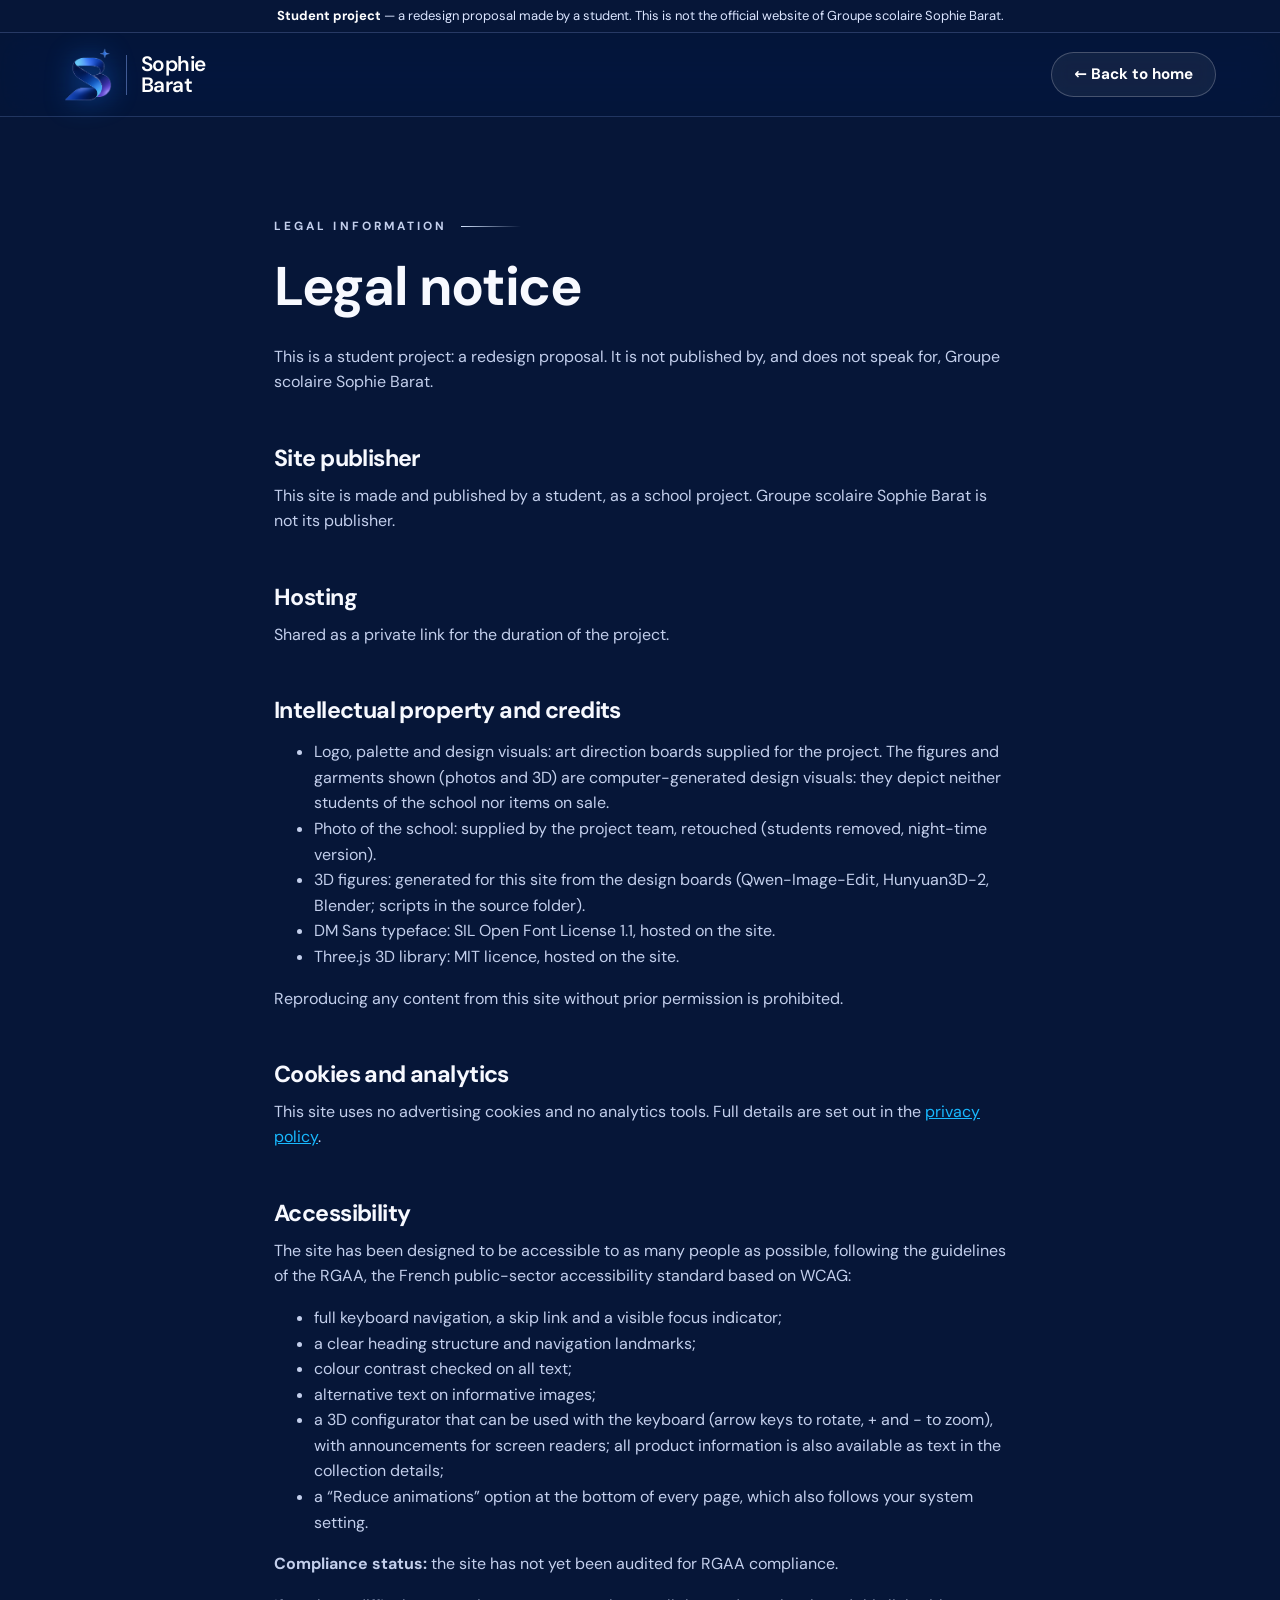
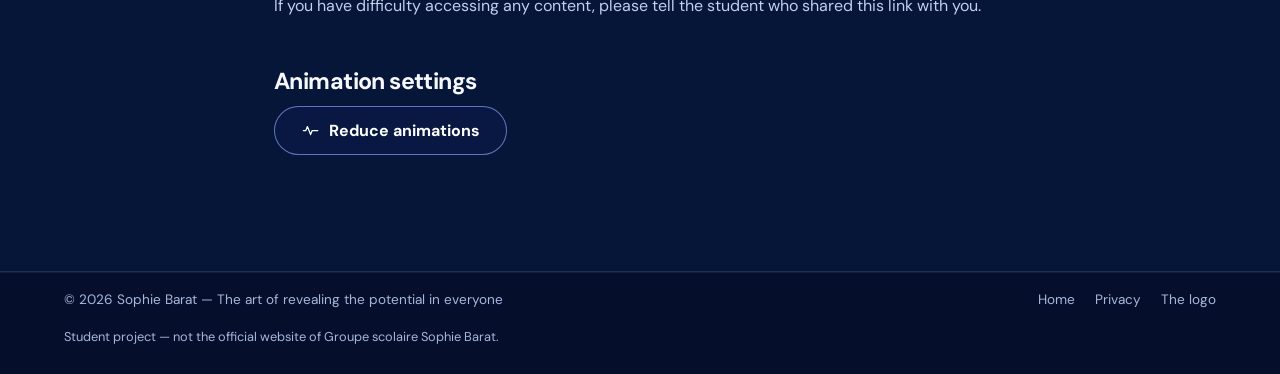
==== commit 81cb0f62: "Add 'The school of the future', logo meanings, unified values, remove placeholders" ====
--- a/legal-notice.html
+++ b/legal-notice.html
@@ -24,7 +24,7 @@
   <div class="wrap legal">
     <p class="eyebrow">Legal information</p>
     <h1>Legal notice</h1>
-    <p class="placeholder">This is a student project: a redesign proposal. It is not published by, and does not speak for, Groupe scolaire Sophie Barat.</p>
+    <p>This is a student project: a redesign proposal. It is not published by, and does not speak for, Groupe scolaire Sophie Barat.</p>
 
     <h2>Site publisher</h2>
     <p>This site is made and published by a student, as a school project. Groupe scolaire Sophie Barat is not its publisher.</p>
--- a/assets/css/main.css
+++ b/assets/css/main.css
@@ -262,10 +262,6 @@
 .section-light .lead { color: var(--muted-dark); }
 .section-light .tag { background: rgba(8, 125, 255, .1); color: #0a52c7; border-color: rgba(8, 125, 255, .25); }
 .section-deep { background: radial-gradient(ellipse at 20% 0%, #182f86 0%, #0a1d4e 45%, #061638 80%); }
-.draft { position: relative; color: inherit; opacity: .92; }
-[data-draft]::before { content: "To be confirmed"; display: inline-block; margin-right: 8px; font-size: .66rem; font-weight: 800; letter-spacing: .08em; text-transform: uppercase; padding: 2px 8px; border-radius: 999px; background: rgba(255, 196, 61, .16); color: #ffd36b; border: 1px solid rgba(255, 196, 61, .4); vertical-align: 2px; }
-.section-light [data-draft]::before { background: #fff1c7; color: #7a5200; border-color: #f0c55a; }
-html.hide-drafts [data-draft]::before { display: none; }
 .note { display: flex; gap: 10px; align-items: flex-start; margin-top: 30px; font-size: .9rem; color: var(--muted-dark); }
 
 /* collection */
@@ -342,6 +338,28 @@
 .life-card:hover { transform: translateY(-5px); background: rgba(255, 255, 255, .06); }
 .life-num { font-size: 3.4rem; font-weight: 800; letter-spacing: -.05em; background: var(--grad-text); -webkit-background-clip: text; background-clip: text; color: transparent; display: block; line-height: 1; margin-bottom: 16px; }
 .life-card p { color: var(--muted); margin: 0; }
+
+/* l'école du futur (cartes numérotées + icône) */
+.future-grid { display: grid; grid-template-columns: repeat(4, 1fr); gap: 22px; }
+.future-top { display: flex; align-items: center; justify-content: space-between; gap: 16px; margin-bottom: 16px; }
+.future-top .life-num { margin-bottom: 0; }
+.future-card h3 { font-size: 1.25rem; margin: 0 0 10px; }
+/* hologramme : l'icône flotte au-dessus d'un faisceau bleu électrique et violet */
+.holo { position: relative; width: 56px; height: 56px; display: grid; place-items: center; flex-shrink: 0; }
+.holo::before { content: ""; position: absolute; inset: 4px; border-radius: 50%; background: radial-gradient(circle, rgba(8, 125, 255, .45), rgba(103, 45, 255, .25) 55%, transparent 72%); filter: blur(6px); }
+.holo-beam { position: absolute; left: 50%; bottom: 6px; width: 34px; height: 30px; transform: translateX(-50%); background: linear-gradient(to top, rgba(8, 125, 255, .55), rgba(103, 45, 255, .2) 70%, transparent); clip-path: polygon(38% 100%, 62% 100%, 100% 0, 0 0); opacity: .7; }
+.holo-ico { position: relative; width: 36px; height: 36px; color: #8fd8ff; filter: drop-shadow(0 0 6px var(--electric)) drop-shadow(0 0 12px var(--violet)); }
+.future-holo .holo-ico { animation: holoFloat 3.6s ease-in-out infinite, holoFlicker 5s linear infinite; }
+.future-holo .holo::before { animation: holoGlow 3.6s ease-in-out infinite; }
+.future-holo .holo-beam { animation: holoBeam 3.6s ease-in-out infinite; }
+@keyframes holoFloat { 50% { transform: translateY(-5px); } }
+@keyframes holoFlicker { 0%, 46%, 50%, 100% { opacity: 1; } 48% { opacity: .55; } }
+@keyframes holoGlow { 50% { opacity: .6; transform: scale(1.12); } }
+@keyframes holoBeam { 50% { opacity: .4; } }
+html.reduce-motion .future-holo .holo-ico, html.reduce-motion .future-holo .holo::before, html.reduce-motion .future-holo .holo-beam { animation: none !important; }
+@media (prefers-reduced-motion: reduce) {
+  .future-holo .holo-ico, .future-holo .holo::before, .future-holo .holo-beam { animation: none !important; }
+}
 
 /* actualités */
 .news-grid { display: grid; grid-template-columns: repeat(3, 1fr); gap: 22px; }
@@ -449,7 +467,6 @@
 .legal h2 { font-size: 1.45rem; margin-top: 2.2em; }
 .legal p, .legal li { color: var(--muted); }
 .legal a { color: var(--cyan); }
-.legal .placeholder { color: #ffd36b; }
 
 /* ------------------------------------------------------------------ animations d'apparition */
 .reveal { opacity: 0; transform: translateY(26px); transition: opacity .8s var(--ease), transform .8s var(--ease); transition-delay: var(--d, 0s); }
@@ -470,7 +487,7 @@
   .features { grid-template-columns: 1fr; gap: 14px; }
   .feature { min-height: 96px; }
   .products { grid-template-columns: repeat(2, 1fr); }
-  .values-list, .practical-grid { grid-template-columns: repeat(2, 1fr); }
+  .values-list, .practical-grid, .future-grid { grid-template-columns: repeat(2, 1fr); }
   body.config-open .product-card { display: block; }
 }
 @media (max-width: 960px) {
@@ -523,7 +540,7 @@
   .product-card .pc-specs { border-top: 1px solid rgba(167, 191, 255, .25); padding-top: 16px; }
   .feature img { width: 92px; height: 80px; }
   .products { grid-template-columns: 1fr; }
-  .values-list, .practical-grid { grid-template-columns: 1fr; }
+  .values-list, .practical-grid, .future-grid { grid-template-columns: 1fr; }
   .lookbook-details { grid-template-columns: 1fr 1fr; gap: 10px; }
   .footer-values { display: none; }
   .footer-inner { justify-content: space-between; }
